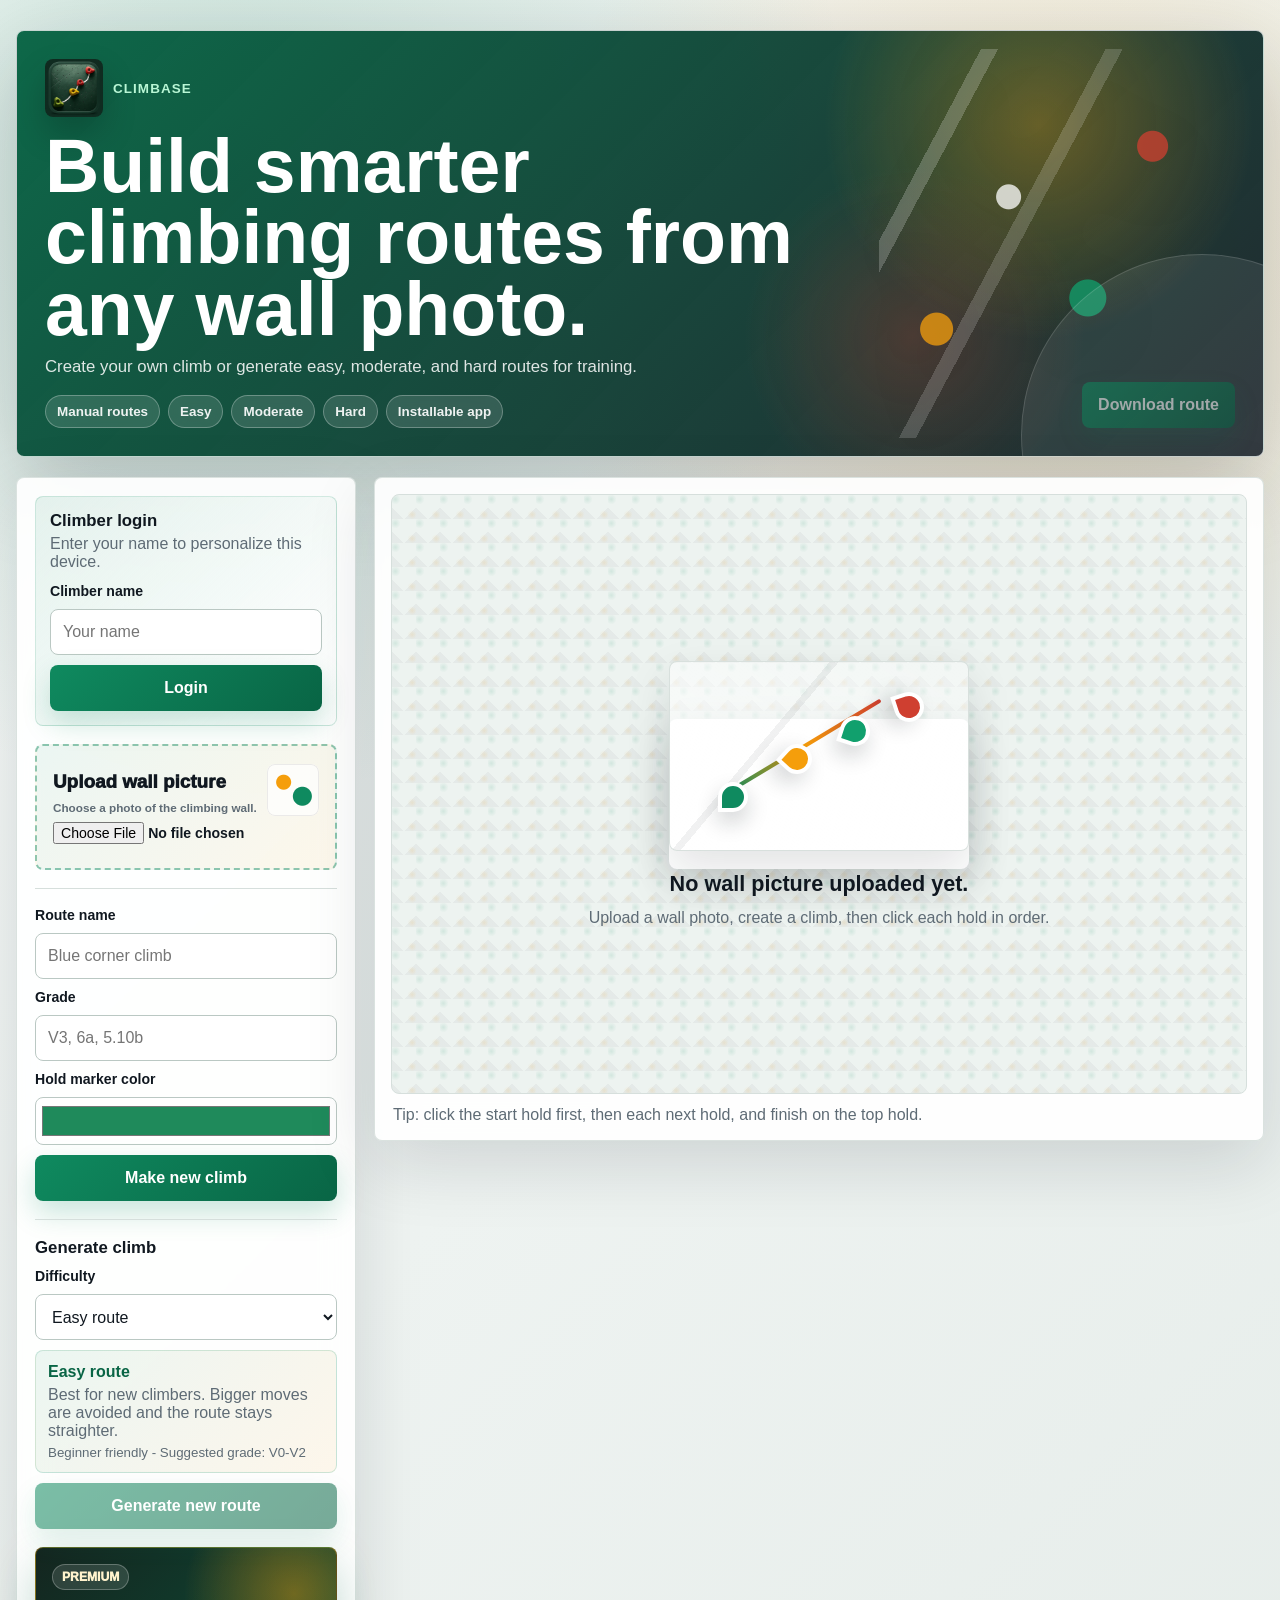
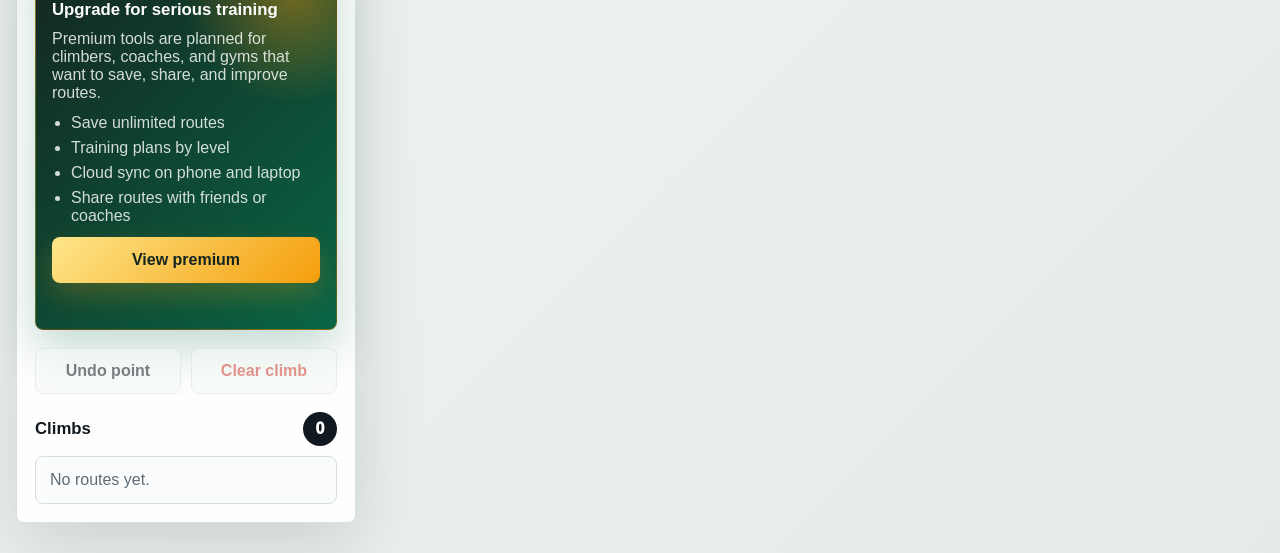
==== climb-route-maker/index.html @ b84b9c89 "Add Climbase climbing route maker" ====
<!doctype html>
<html lang="en">
  <head>
    <meta charset="utf-8">
    <meta name="viewport" content="width=device-width, initial-scale=1">
    <meta name="theme-color" content="#096545">
    <meta name="apple-mobile-web-app-capable" content="yes">
    <meta name="apple-mobile-web-app-title" content="Climbase">
    <meta name="apple-mobile-web-app-status-bar-style" content="black-translucent">
    <title>Climbase</title>
    <link rel="manifest" href="manifest.webmanifest">
    <link rel="icon" href="icons/climbase-logo.png" type="image/png">
    <link rel="apple-touch-icon" href="icons/climbase-logo.png">
    <link rel="stylesheet" href="styles.css">
  </head>
  <body>
    <main class="app-shell">
      <header class="topbar">
        <div class="hero-content">
          <div class="brand-lockup">
            <img class="brand-logo" src="icons/climbase-logo.png" alt="Climbase logo">
            <p class="eyebrow">Climbase</p>
          </div>
          <h1>Build smarter climbing routes from any wall photo.</h1>
          <p class="hero-copy">Create your own climb or generate easy, moderate, and hard routes for training.</p>
          <div class="hero-chips" aria-label="Climbase features">
            <span>Manual routes</span>
            <span>Easy</span>
            <span>Moderate</span>
            <span>Hard</span>
            <span>Installable app</span>
          </div>
        </div>
        <div class="hero-actions">
          <button id="installButton" class="secondary light" type="button" hidden>Install app</button>
          <button id="downloadButton" class="primary" type="button" disabled>Download route</button>
        </div>
      </header>

      <section class="workspace">
        <aside class="panel controls" aria-label="Route controls">
          <section class="account-card" aria-label="Climbase account">
            <div id="loggedOutView">
              <h2>Climber login</h2>
              <p>Enter your name to personalize this device.</p>
              <form id="loginForm" class="login-form">
                <label for="climberName">Climber name</label>
                <input id="climberName" type="text" placeholder="Your name" autocomplete="name" required>
                <button class="primary" type="submit">Login</button>
              </form>
            </div>

            <div id="loggedInView" hidden>
              <span class="account-label">Logged in as</span>
              <strong id="activeClimberName"></strong>
              <button id="logoutButton" class="secondary" type="button">Logout</button>
            </div>
          </section>

          <label class="upload-box" for="imageUpload">
            <span>Upload wall picture</span>
            <small>Choose a photo of the climbing wall.</small>
            <input id="imageUpload" type="file" accept="image/*">
          </label>

          <form id="routeForm" class="route-form">
            <label for="routeName">Route name</label>
            <input id="routeName" type="text" placeholder="Blue corner climb" required>

            <label for="routeGrade">Grade</label>
            <input id="routeGrade" type="text" placeholder="V3, 6a, 5.10b">

            <label for="routeColor">Hold marker color</label>
            <input id="routeColor" type="color" value="#1f8a5b">

            <button class="primary" type="submit">Make new climb</button>
          </form>

          <section class="generator">
            <div class="section-title compact">
              <h2>Generate climb</h2>
            </div>

            <label for="difficultySelect">Difficulty</label>
            <select id="difficultySelect">
              <option value="easy">Easy route</option>
              <option value="moderate">Moderate route</option>
              <option value="hard">Hard route</option>
            </select>
            <div id="difficultyInfo" class="difficulty-info">
              <strong>Easy route</strong>
              <span>Best for new climbers. Bigger moves are avoided and the route stays straighter.</span>
              <small>Suggested grade: V0-V2</small>
            </div>

            <button id="generateButton" class="primary" type="button" disabled>Generate new route</button>
          </section>

          <section class="premium-card" aria-label="Climbase premium">
            <span class="premium-kicker">Premium</span>
            <h2>Upgrade for serious training</h2>
            <p>Premium tools are planned for climbers, coaches, and gyms that want to save, share, and improve routes.</p>
            <ul>
              <li>Save unlimited routes</li>
              <li>Training plans by level</li>
              <li>Cloud sync on phone and laptop</li>
              <li>Share routes with friends or coaches</li>
            </ul>
            <button id="premiumButton" class="premium-button" type="button">View premium</button>
            <p id="premiumMessage" class="premium-message" role="status"></p>
          </section>

          <div class="button-grid">
            <button id="undoButton" class="secondary" type="button" disabled>Undo point</button>
            <button id="clearButton" class="secondary danger" type="button" disabled>Clear climb</button>
          </div>

          <section>
            <div class="section-title">
              <h2>Climbs</h2>
              <span id="routeCount">0</span>
            </div>
            <div id="routeList" class="route-list" aria-live="polite"></div>
          </section>
        </aside>

        <section class="map-panel" aria-label="Picture route editor">
          <div id="canvasWrap" class="canvas-wrap empty">
            <canvas id="routeCanvas"></canvas>
            <div id="emptyState" class="empty-state">
              <div class="wall-preview" aria-hidden="true">
                <span class="hold hold-one"></span>
                <span class="hold hold-two"></span>
                <span class="hold hold-three"></span>
                <span class="hold hold-four"></span>
              </div>
              <strong>No wall picture uploaded yet.</strong>
              <span>Upload a wall photo, create a climb, then click each hold in order.</span>
            </div>
          </div>
          <p id="helpText" class="help-text">Tip: click the start hold first, then each next hold, and finish on the top hold.</p>
        </section>
      </section>
    </main>

    <script src="app.js"></script>
  </body>
</html>
---- climb-route-maker/styles.css ----
:root {
  color-scheme: light;
  --bg: #eef3f1;
  --ink: #101820;
  --muted: #5e6b75;
  --panel: rgba(255, 255, 255, 0.92);
  --line: #d6dfdc;
  --green: #0f8a5f;
  --green-dark: #096545;
  --gold: #f59e0b;
  --red: #cf3f30;
  --blue: #2563eb;
  --shadow: 0 22px 70px rgba(16, 24, 32, 0.14);
  --deep-shadow: 0 28px 90px rgba(16, 24, 32, 0.22);
}

* {
  box-sizing: border-box;
}

body {
  margin: 0;
  min-height: 100vh;
  font-family: Inter, Arial, Helvetica, sans-serif;
  color: var(--ink);
  background:
    radial-gradient(circle at 18% 8%, rgba(15, 138, 95, 0.2), transparent 28%),
    radial-gradient(circle at 82% 12%, rgba(245, 158, 11, 0.18), transparent 24%),
    linear-gradient(135deg, #f8faf9 0%, var(--bg) 48%, #e4ebe8 100%);
}

button,
input,
select {
  font: inherit;
}

button {
  min-height: 46px;
  border: 0;
  border-radius: 8px;
  padding: 0 16px;
  font-weight: 900;
  cursor: pointer;
  transition: transform 0.16s ease, box-shadow 0.16s ease, background 0.16s ease;
}

button:hover:not(:disabled) {
  transform: translateY(-1px);
}

button:disabled {
  cursor: not-allowed;
  opacity: 0.55;
}

.app-shell {
  width: min(1280px, calc(100% - 32px));
  margin: 0 auto;
  padding: 30px 0;
}

.topbar {
  position: relative;
  display: flex;
  align-items: end;
  justify-content: space-between;
  gap: 18px;
  min-height: 230px;
  margin-bottom: 20px;
  border: 1px solid rgba(255, 255, 255, 0.75);
  border-radius: 8px;
  padding: 28px;
  color: #ffffff;
  background:
    radial-gradient(circle at 82% 22%, rgba(245, 158, 11, 0.34), transparent 20%),
    radial-gradient(circle at 72% 72%, rgba(207, 63, 48, 0.26), transparent 18%),
    linear-gradient(135deg, rgba(9, 101, 69, 0.98), rgba(16, 24, 32, 0.92));
  box-shadow: var(--deep-shadow);
  overflow: hidden;
}

.topbar::before {
  content: "";
  position: absolute;
  inset: 18px 24px 18px auto;
  width: min(34vw, 360px);
  opacity: 0.75;
  background:
    radial-gradient(circle at 16% 72%, #f59e0b 0 16px, transparent 17px),
    radial-gradient(circle at 36% 38%, #ffffff 0 12px, transparent 13px),
    radial-gradient(circle at 58% 64%, #11a06d 0 18px, transparent 19px),
    radial-gradient(circle at 76% 25%, #cf3f30 0 15px, transparent 16px),
    linear-gradient(118deg, transparent 18%, rgba(255, 255, 255, 0.28) 18% 21%, transparent 21% 40%, rgba(255, 255, 255, 0.22) 40% 43%, transparent 43%);
  filter: drop-shadow(0 22px 34px rgba(0, 0, 0, 0.22));
}

.topbar::after {
  content: "";
  position: absolute;
  right: -120px;
  bottom: -160px;
  width: 360px;
  height: 360px;
  border: 1px solid rgba(255, 255, 255, 0.14);
  border-radius: 999px;
  background: rgba(255, 255, 255, 0.08);
}

.topbar > * {
  position: relative;
  z-index: 1;
}

.eyebrow,
h1,
h2,
p {
  margin-top: 0;
}

.eyebrow {
  margin-bottom: 0;
  color: #b9f6d5;
  font-size: 0.84rem;
  font-weight: 900;
  letter-spacing: 0.08em;
  text-transform: uppercase;
}

.brand-lockup {
  display: flex;
  align-items: center;
  gap: 10px;
  margin-bottom: 14px;
}

.brand-logo {
  width: 58px;
  height: 58px;
  border-radius: 8px;
  object-fit: cover;
  box-shadow: 0 16px 34px rgba(0, 0, 0, 0.2);
}

h1 {
  max-width: 780px;
  margin-bottom: 12px;
  font-size: clamp(2.35rem, 6vw, 4.7rem);
  line-height: 0.95;
}

.hero-copy {
  max-width: 620px;
  margin-bottom: 0;
  color: rgba(255, 255, 255, 0.86);
  font-size: 1.05rem;
}

.hero-chips {
  display: flex;
  flex-wrap: wrap;
  gap: 8px;
  margin-top: 18px;
}

.hero-chips span {
  border: 1px solid rgba(255, 255, 255, 0.28);
  border-radius: 999px;
  padding: 8px 11px;
  color: rgba(255, 255, 255, 0.92);
  background: rgba(255, 255, 255, 0.13);
  backdrop-filter: blur(8px);
  font-size: 0.84rem;
  font-weight: 800;
}

.hero-actions {
  display: flex;
  flex-wrap: wrap;
  gap: 10px;
  justify-content: flex-end;
}

h2 {
  margin-bottom: 0;
  font-size: 1.05rem;
}

.workspace {
  display: grid;
  grid-template-columns: 340px 1fr;
  gap: 18px;
  align-items: start;
}

.panel,
.map-panel {
  border: 1px solid rgba(214, 223, 220, 0.9);
  border-radius: 8px;
  background: var(--panel);
  box-shadow: var(--shadow);
  backdrop-filter: blur(16px);
}

.controls {
  display: grid;
  gap: 18px;
  padding: 18px;
}

.upload-box {
  position: relative;
  display: grid;
  gap: 8px;
  min-height: 126px;
  align-content: center;
  border: 2px dashed rgba(15, 138, 95, 0.45);
  border-radius: 8px;
  padding: 16px;
  background: linear-gradient(135deg, rgba(15, 138, 95, 0.08), rgba(245, 158, 11, 0.08));
  cursor: pointer;
  overflow: hidden;
}

.upload-box::after {
  content: "";
  position: absolute;
  right: 16px;
  top: 18px;
  width: 52px;
  height: 52px;
  border-radius: 8px;
  background:
    radial-gradient(circle at 32% 35%, var(--gold) 0 7px, transparent 8px),
    radial-gradient(circle at 68% 62%, var(--green) 0 9px, transparent 10px),
    rgba(255, 255, 255, 0.72);
  box-shadow: inset 0 0 0 1px rgba(16, 24, 32, 0.08);
}

.upload-box span {
  font-size: 1.18rem;
  font-weight: 950;
}

.upload-box small,
.route-item small,
.route-item em,
.account-card p,
.account-label,
.premium-card p,
.premium-card li,
.help-text {
  color: var(--muted);
}

.upload-box input {
  width: 100%;
}

.login-form,
.route-form,
.generator {
  display: grid;
  gap: 10px;
}

.route-form,
.generator {
  border-top: 1px solid var(--line);
  padding-top: 18px;
}

label {
  font-size: 0.88rem;
  font-weight: 900;
}

input[type="text"],
select {
  width: 100%;
  min-height: 46px;
  border: 1px solid #bac8c3;
  border-radius: 8px;
  padding: 0 12px;
  color: var(--ink);
  background: #ffffff;
}

.account-card {
  display: grid;
  gap: 12px;
  border: 1px solid rgba(15, 138, 95, 0.18);
  border-radius: 8px;
  padding: 14px;
  background: linear-gradient(135deg, rgba(15, 138, 95, 0.1), rgba(255, 255, 255, 0.9));
}

.account-card h2 {
  margin-bottom: 4px;
}

.account-card p {
  margin-bottom: 12px;
}

.account-label {
  display: block;
  margin-bottom: 5px;
  font-size: 0.78rem;
  font-weight: 900;
  text-transform: uppercase;
}

#activeClimberName {
  display: block;
  margin-bottom: 12px;
  font-size: 1.2rem;
  overflow-wrap: anywhere;
}

input[type="color"] {
  width: 100%;
  height: 48px;
  border: 1px solid #bac8c3;
  border-radius: 8px;
  padding: 4px;
  background: white;
}

input:focus,
select:focus {
  outline: 3px solid rgba(15, 138, 95, 0.2);
  border-color: var(--green);
}

.primary {
  color: #ffffff;
  background: linear-gradient(135deg, var(--green), var(--green-dark));
  box-shadow: 0 12px 28px rgba(15, 138, 95, 0.22);
}

.primary:hover:not(:disabled) {
  background: linear-gradient(135deg, #11a06d, var(--green-dark));
}

.secondary {
  color: var(--ink);
  border: 1px solid var(--line);
  background: #f3f7f5;
}

.secondary.light {
  color: #ffffff;
  border-color: rgba(255, 255, 255, 0.42);
  background: rgba(255, 255, 255, 0.18);
  backdrop-filter: blur(8px);
}

.secondary:hover:not(:disabled) {
  background: #e7efeb;
}

.secondary.light:hover:not(:disabled) {
  background: rgba(255, 255, 255, 0.28);
}

.danger {
  color: var(--red);
}

.button-grid {
  display: grid;
  grid-template-columns: 1fr 1fr;
  gap: 10px;
}

.section-title {
  display: flex;
  align-items: center;
  justify-content: space-between;
  margin-bottom: 10px;
}

.section-title.compact {
  margin-bottom: 0;
}

.section-title span {
  display: grid;
  min-width: 34px;
  height: 34px;
  place-items: center;
  border-radius: 999px;
  color: white;
  background: var(--ink);
  font-weight: 950;
}

.route-list {
  display: grid;
  gap: 10px;
}

.route-item {
  display: grid;
  grid-template-columns: auto 1fr;
  gap: 11px;
  align-items: center;
  width: 100%;
  min-height: 66px;
  border: 1px solid var(--line);
  background: rgba(255, 255, 255, 0.9);
  text-align: left;
}

.route-item.active {
  border-color: var(--green);
  background: #f5fff9;
  box-shadow: 0 0 0 3px rgba(15, 138, 95, 0.14);
}

.route-item strong,
.route-item em,
.route-item small {
  display: block;
  overflow-wrap: anywhere;
}

.route-item em {
  margin: 3px 0;
  color: var(--green-dark);
  font-size: 0.78rem;
  font-style: normal;
  font-weight: 900;
}

.color-dot {
  width: 18px;
  height: 18px;
  border: 3px solid rgba(255, 255, 255, 0.95);
  border-radius: 999px;
  box-shadow: 0 0 0 1px rgba(16, 24, 32, 0.18);
}

.difficulty-info {
  display: grid;
  gap: 5px;
  border: 1px solid rgba(15, 138, 95, 0.18);
  border-radius: 8px;
  padding: 12px;
  background: linear-gradient(135deg, rgba(15, 138, 95, 0.08), rgba(245, 158, 11, 0.08));
}

.difficulty-info strong,
.difficulty-info span,
.difficulty-info small {
  display: block;
}

.difficulty-info strong {
  color: var(--green-dark);
}

.difficulty-info span,
.difficulty-info small {
  color: var(--muted);
}

.premium-card {
  display: grid;
  gap: 10px;
  border: 1px solid rgba(245, 158, 11, 0.35);
  border-radius: 8px;
  padding: 16px;
  color: #ffffff;
  background:
    radial-gradient(circle at 86% 12%, rgba(245, 158, 11, 0.42), transparent 26%),
    linear-gradient(135deg, #14251f, #096545);
  box-shadow: 0 18px 46px rgba(9, 101, 69, 0.24);
}

.premium-kicker {
  width: fit-content;
  border: 1px solid rgba(255, 255, 255, 0.26);
  border-radius: 999px;
  padding: 5px 9px;
  color: #fff3cd;
  background: rgba(255, 255, 255, 0.12);
  font-size: 0.76rem;
  font-weight: 950;
  text-transform: uppercase;
}

.premium-card h2,
.premium-card p {
  margin-bottom: 0;
}

.premium-card p,
.premium-card li {
  color: rgba(255, 255, 255, 0.82);
}

.premium-card ul {
  display: grid;
  gap: 7px;
  margin: 2px 0;
  padding-left: 19px;
}

.premium-button {
  color: #14251f;
  background: linear-gradient(135deg, #fde68a, var(--gold));
  box-shadow: 0 12px 28px rgba(245, 158, 11, 0.24);
}

.premium-message {
  min-height: 20px;
  color: #fff3cd;
  font-size: 0.88rem;
  font-weight: 800;
}

.map-panel {
  padding: 16px;
}

.canvas-wrap {
  position: relative;
  display: grid;
  min-height: 600px;
  place-items: center;
  overflow: auto;
  border: 1px solid var(--line);
  border-radius: 8px;
  background:
    radial-gradient(circle at 14% 18%, rgba(15, 138, 95, 0.12), transparent 18%),
    radial-gradient(circle at 84% 82%, rgba(245, 158, 11, 0.12), transparent 16%),
    linear-gradient(45deg, rgba(16, 24, 32, 0.04) 25%, transparent 25%),
    linear-gradient(-45deg, rgba(16, 24, 32, 0.04) 25%, transparent 25%),
    #edf3f0;
  background-size: 24px 24px;
}

.canvas-wrap.empty {
  overflow: hidden;
}

canvas {
  display: block;
  max-width: 100%;
  border-radius: 8px;
  background: white;
  box-shadow: 0 16px 42px rgba(16, 24, 32, 0.16);
  cursor: crosshair;
}

.empty-state {
  position: absolute;
  inset: 20px;
  display: grid;
  place-content: center;
  gap: 12px;
  border-radius: 8px;
  color: var(--muted);
  text-align: center;
}

.wall-preview {
  position: relative;
  width: min(300px, 70vw);
  height: 190px;
  margin: 0 auto 8px;
  border: 1px solid rgba(214, 223, 220, 0.95);
  border-radius: 8px;
  background:
    linear-gradient(130deg, transparent 0 35%, rgba(16, 24, 32, 0.06) 35% 37%, transparent 37%),
    linear-gradient(32deg, rgba(255, 255, 255, 0.72), rgba(255, 255, 255, 0.32));
  box-shadow: 0 18px 46px rgba(16, 24, 32, 0.12);
}

.wall-preview::before {
  content: "";
  position: absolute;
  left: 58px;
  top: 128px;
  width: 178px;
  height: 4px;
  border-radius: 999px;
  background: linear-gradient(90deg, var(--green), var(--gold), var(--red));
  transform: rotate(-31deg);
  transform-origin: left center;
}

.hold {
  position: absolute;
  display: block;
  width: 30px;
  height: 30px;
  border: 4px solid #ffffff;
  border-radius: 999px 999px 999px 12px;
  box-shadow: 0 10px 22px rgba(16, 24, 32, 0.2);
}

.hold-one {
  left: 48px;
  bottom: 38px;
  background: var(--green);
}

.hold-two {
  left: 112px;
  bottom: 76px;
  background: var(--gold);
  transform: rotate(42deg);
}

.hold-three {
  right: 98px;
  top: 54px;
  background: #11a06d;
  transform: rotate(18deg);
}

.hold-four {
  right: 44px;
  top: 30px;
  background: var(--red);
  transform: rotate(72deg);
}

.empty-state strong {
  color: var(--ink);
  font-size: 1.35rem;
}

.small-empty {
  border: 1px solid var(--line);
  border-radius: 8px;
  padding: 14px;
  color: var(--muted);
  background: #fbfcfe;
}

.help-text {
  margin: 12px 2px 0;
}

@media (max-width: 900px) {
  .topbar,
  .workspace {
    grid-template-columns: 1fr;
  }

  .topbar {
    display: grid;
    align-items: start;
    min-height: 260px;
  }

  .hero-actions {
    justify-content: start;
  }

  .canvas-wrap {
    min-height: 400px;
  }
}
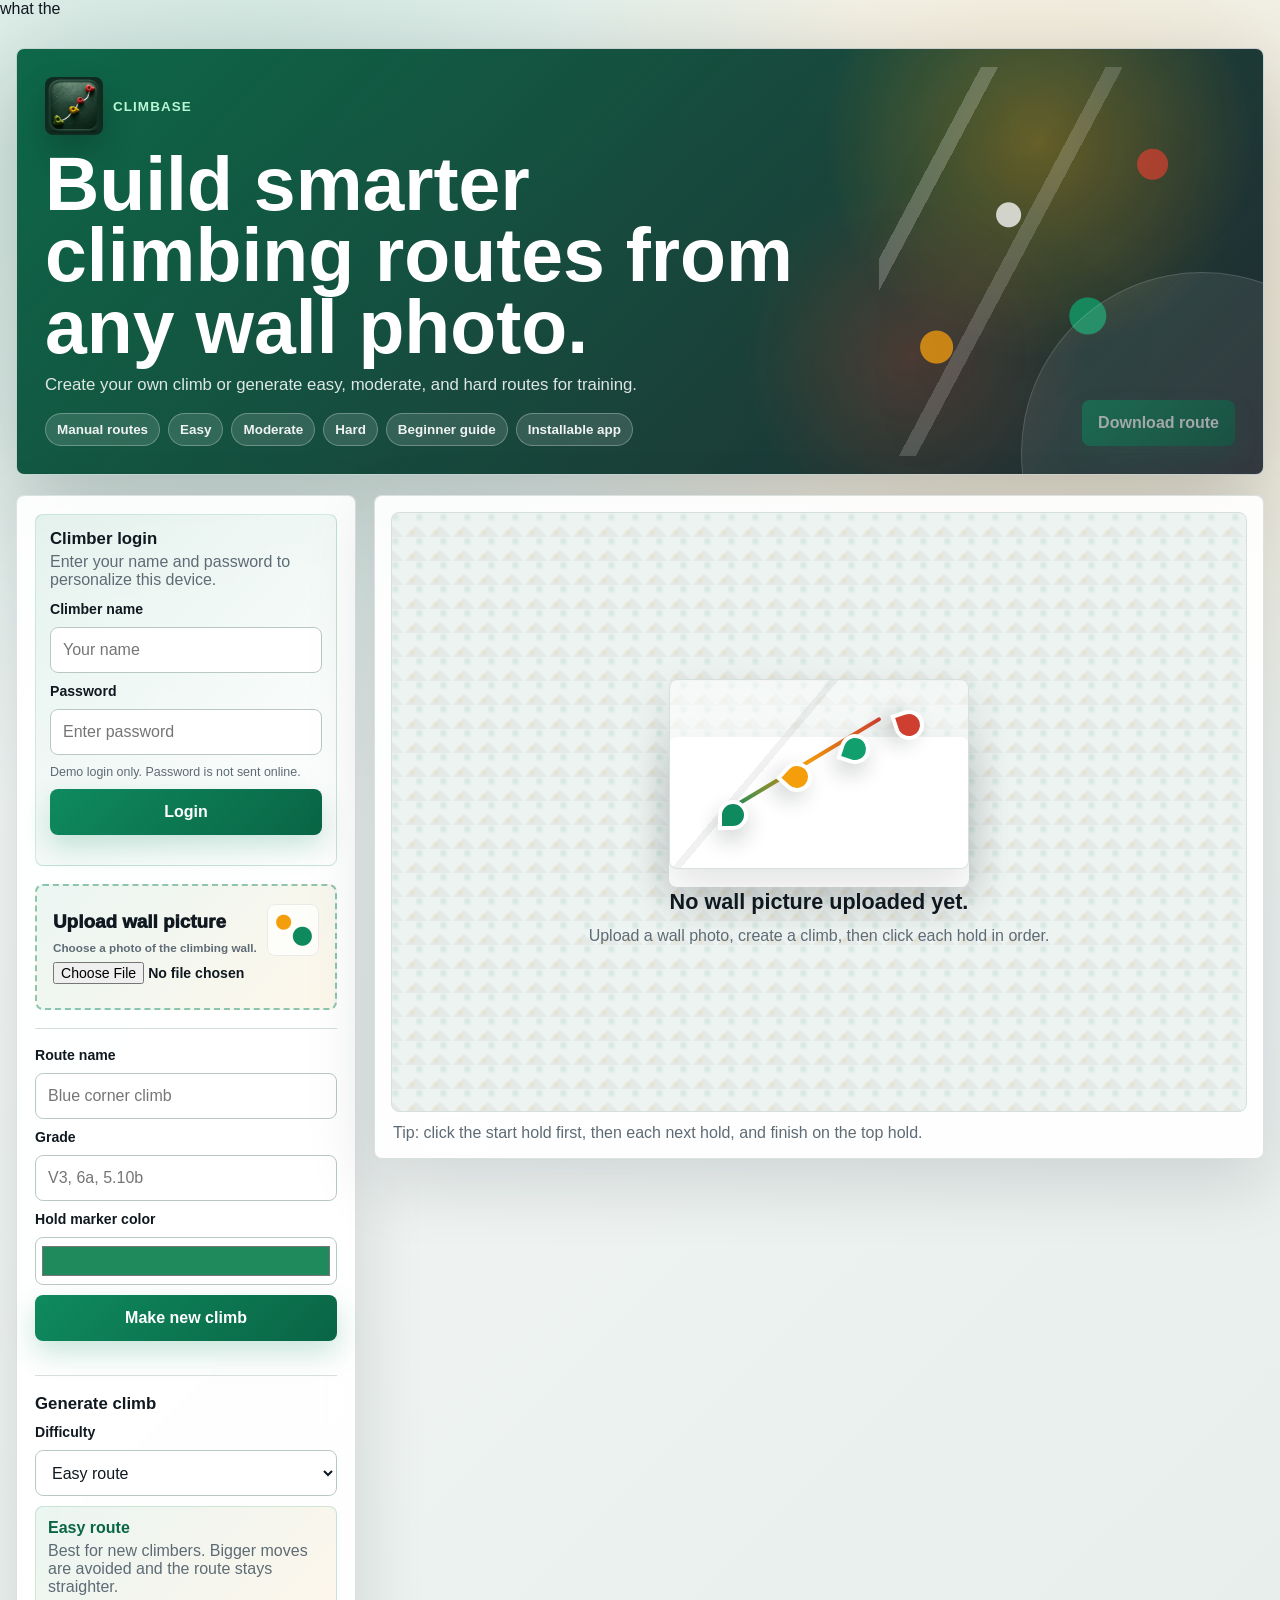
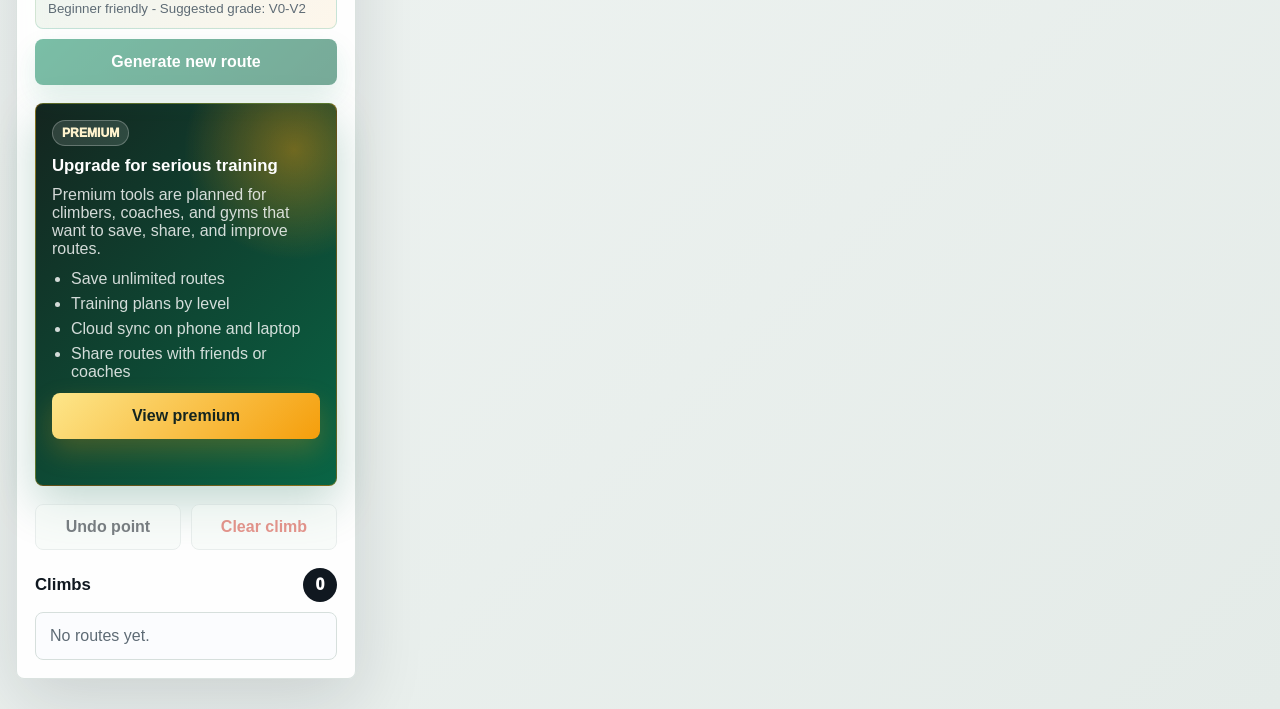
==== commit 49b504ee: "Update Climbase login and assets" ====
--- a/climb-route-maker/index.html
+++ b/climb-route-maker/index.html
@@ -1,4 +1,4 @@
-<!doctype html>
+ what the <!doctype html>
 <html lang="en">
   <head>
     <meta charset="utf-8">
@@ -28,6 +28,7 @@
             <span>Easy</span>
             <span>Moderate</span>
             <span>Hard</span>
+            <span>Beginner guide</span>
             <span>Installable app</span>
           </div>
         </div>
@@ -42,10 +43,15 @@
           <section class="account-card" aria-label="Climbase account">
             <div id="loggedOutView">
               <h2>Climber login</h2>
-              <p>Enter your name to personalize this device.</p>
+              <p>Enter your name and password to personalize this device.</p>
               <form id="loginForm" class="login-form">
                 <label for="climberName">Climber name</label>
                 <input id="climberName" type="text" placeholder="Your name" autocomplete="name" required>
+
+                <label for="climberPassword">Password</label>
+                <input id="climberPassword" type="password" placeholder="Enter password" autocomplete="current-password" required>
+                <small class="login-note">Demo login only. Password is not sent online.</small>
+
                 <button class="primary" type="submit">Login</button>
               </form>
             </div>
--- a/climb-route-maker/styles.css
+++ b/climb-route-maker/styles.css
@@ -277,6 +277,7 @@
 }
 
 input[type="text"],
+input[type="password"],
 select {
   width: 100%;
   min-height: 46px;
@@ -285,6 +286,11 @@
   padding: 0 12px;
   color: var(--ink);
   background: #ffffff;
+}
+
+.login-note {
+  color: var(--muted);
+  font-size: 0.78rem;
 }
 
 .account-card {
